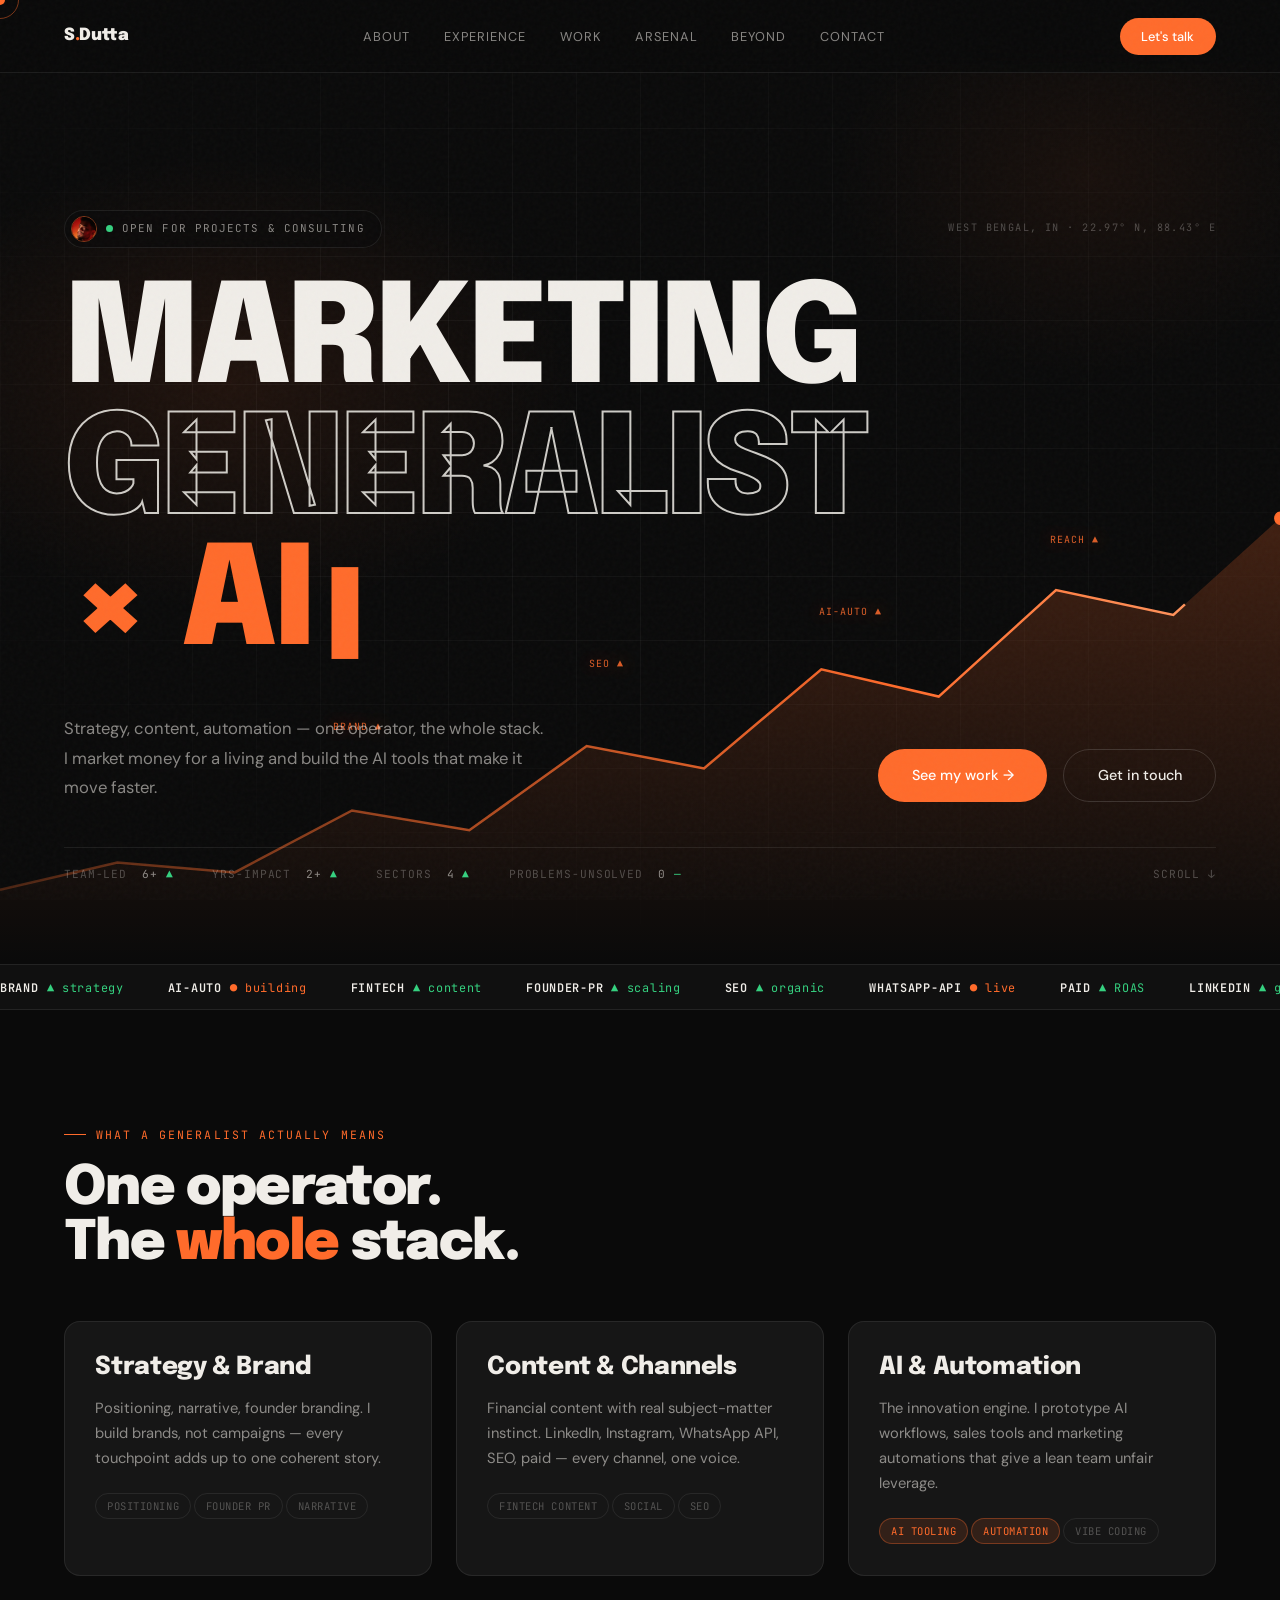
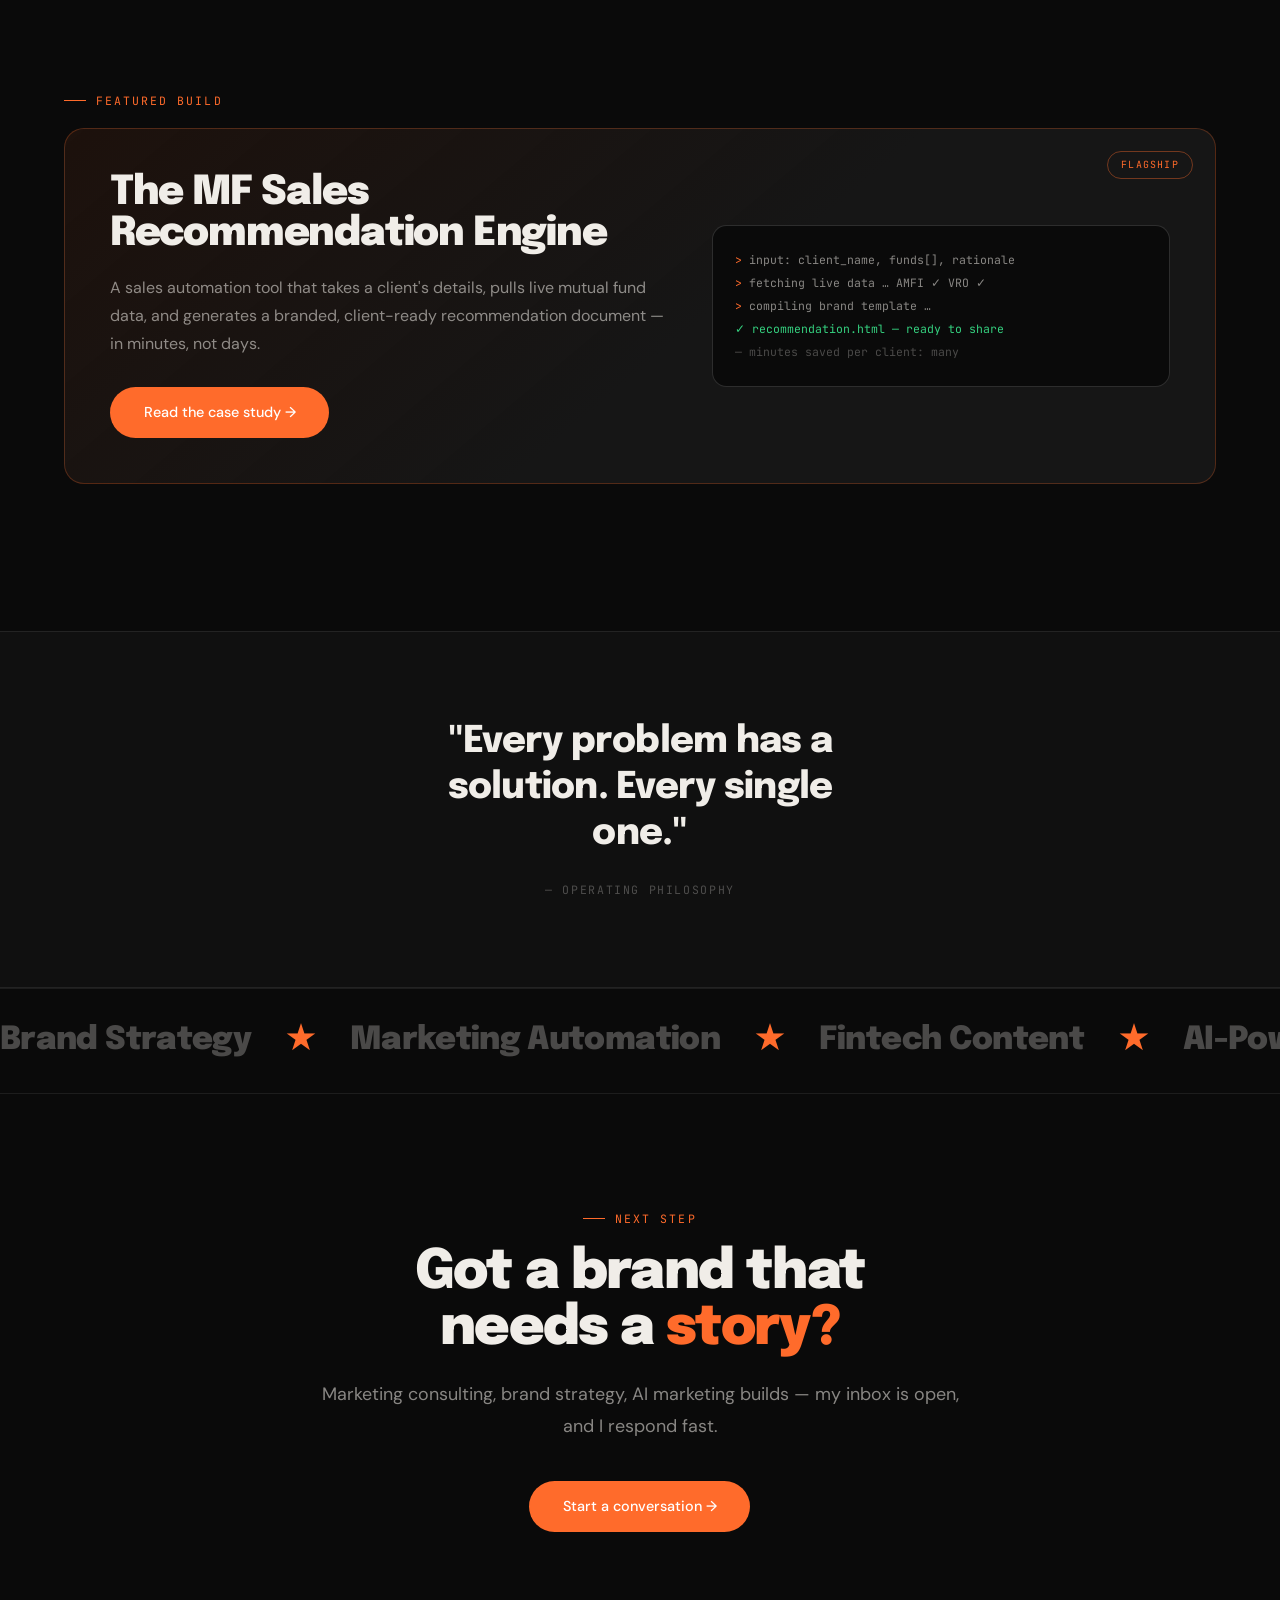
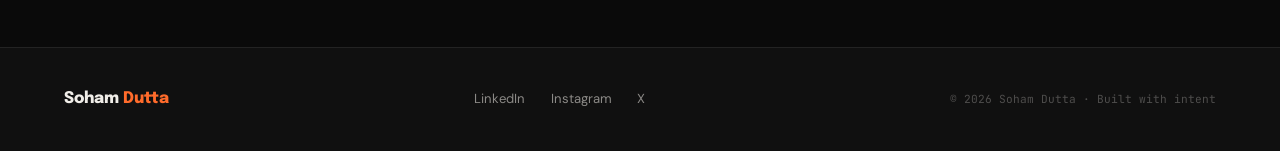
==== index.html @ 7a3a8f31 "Add files via upload" ====
<!DOCTYPE html>
<html lang="en">
<head>
<meta charset="UTF-8">
<meta name="viewport" content="width=device-width, initial-scale=1.0">
<title>Soham Dutta — Marketing Generalist</title>
<meta name="description" content="Soham Dutta is a marketing generalist blending brand strategy, fintech content and AI-powered automation. Head of Marketing at Dhanvesttor, consultant to Bathwal Corporation.">
<link rel="preconnect" href="https://fonts.googleapis.com">
<link href="https://fonts.googleapis.com/css2?family=Epilogue:wght@700;800;900&family=DM+Sans:wght@300;400;500;600&family=JetBrains+Mono:wght@400;600&display=swap" rel="stylesheet">
<link rel="stylesheet" href="style.css">
</head>
<body>

<div class="noise"></div>
<div class="scroll-progress"></div>
<div id="cursor"></div>
<div id="cursor-ring"></div>

<nav>
  <a href="index.html" class="nav-logo">S<span>.</span>Dutta</a>
  <div class="nav-links">
    <a href="about.html">About</a>
    <a href="experience.html">Experience</a>
    <a href="work.html">Work</a>
    <a href="skills.html">Arsenal</a>
    <a href="beyond.html">Beyond</a>
    <a href="contact.html">Contact</a>
  </div>
  <a href="contact.html" class="nav-cta">Let's talk</a>
  <button class="nav-toggle" aria-label="Menu">☰</button>
</nav>

<main>

<!-- HERO · "The Uptrend" -->
<section class="hero2">
  <div class="hero-grid-bg"></div>

  <!-- rising market chart, draws itself on load -->
  <div class="hero2-chart" aria-hidden="true">
    <svg viewBox="0 0 1200 420" preserveAspectRatio="none">
      <defs>
        <linearGradient id="areaFill" x1="0" y1="0" x2="0" y2="1">
          <stop offset="0%" stop-color="#ff6b2b" stop-opacity=".22"/>
          <stop offset="100%" stop-color="#ff6b2b" stop-opacity="0"/>
        </linearGradient>
        <linearGradient id="lineGrad" x1="0" y1="0" x2="1" y2="0">
          <stop offset="0%" stop-color="#ff6b2b" stop-opacity=".25"/>
          <stop offset="70%" stop-color="#ff6b2b"/>
          <stop offset="100%" stop-color="#ffa06b"/>
        </linearGradient>
      </defs>
      <path id="chartArea" d="M0,360 L110,338 L220,346 L330,296 L440,312 L550,244 L660,262 L770,182 L880,204 L990,118 L1100,138 L1200,60 L1200,420 L0,420 Z" fill="url(#areaFill)" opacity="0"/>
      <path id="chartLine" d="M0,360 L110,338 L220,346 L330,296 L440,312 L550,244 L660,262 L770,182 L880,204 L990,118 L1100,138 L1200,60" fill="none" stroke="url(#lineGrad)" stroke-width="2.5" vector-effect="non-scaling-stroke"/>
      <circle id="chartDot" cx="1200" cy="60" r="5" fill="#ff6b2b" opacity="0"/>
      <circle id="chartPulse" cx="1200" cy="60" r="5" fill="none" stroke="#ff6b2b" opacity="0"/>
    </svg>
    <span class="chart-tag" style="left:26%;bottom:44%">BRAND ▲</span>
    <span class="chart-tag" style="left:46%;bottom:56%">SEO ▲</span>
    <span class="chart-tag" style="left:64%;bottom:66%">AI-AUTO ▲</span>
    <span class="chart-tag" style="left:82%;bottom:80%">REACH ▲</span>
  </div>

  <div class="hero2-inner">
    <div class="hero2-top reveal in">
      <div class="hero-status">
        <img src="soham.jpg" alt="Soham Dutta" class="status-avatar">
        <span class="dot"></span> Open for projects &amp; consulting
      </div>
      <div class="hero2-coord">WEST BENGAL, IN · 22.97° N, 88.43° E</div>
    </div>

    <h1 class="hero2-title">
      <span class="ht-line ht-solid">Marketing</span>
      <span class="ht-line ht-outline">Generalist</span>
      <span class="ht-line ht-accent"><span class="roto" data-rotate='["× AI","WHO SHIPS","END-TO-END","BY DESIGN"]'>× AI</span><span class="caret">▌</span></span>
    </h1>

    <div class="hero2-bottom">
      <p class="hero2-lede">Strategy, content, automation — one operator, the whole stack. I market money for a living and build the AI tools that make it move faster.</p>
      <div class="hero2-actions">
        <a href="work.html" class="btn btn-primary">See my work →</a>
        <a href="contact.html" class="btn btn-ghost">Get in touch</a>
      </div>
    </div>
  </div>

  <!-- market-strip stats -->
  <div class="hero2-strip" aria-hidden="true">
    <span class="strip-item"><b>TEAM-LED</b> 6+ <i class="up">▲</i></span>
    <span class="strip-item"><b>YRS-IMPACT</b> 2+ <i class="up">▲</i></span>
    <span class="strip-item"><b>SECTORS</b> 4 <i class="up">▲</i></span>
    <span class="strip-item"><b>PROBLEMS-UNSOLVED</b> 0 <i class="up">—</i></span>
    <span class="strip-scroll">SCROLL ↓</span>
  </div>
</section>

<!-- TICKER — signature element -->
<div class="ticker" aria-hidden="true">
  <div class="ticker-track">
    <span class="tick"><b>BRAND</b> <span class="up">▲ strategy</span></span>
    <span class="tick"><b>AI-AUTO</b> <span class="hot">● building</span></span>
    <span class="tick"><b>FINTECH</b> <span class="up">▲ content</span></span>
    <span class="tick"><b>FOUNDER-PR</b> <span class="up">▲ scaling</span></span>
    <span class="tick"><b>SEO</b> <span class="up">▲ organic</span></span>
    <span class="tick"><b>WHATSAPP-API</b> <span class="hot">● live</span></span>
    <span class="tick"><b>PAID</b> <span class="up">▲ ROAS</span></span>
    <span class="tick"><b>LINKEDIN</b> <span class="up">▲ growth</span></span>
    <span class="tick"><b>BRAND</b> <span class="up">▲ strategy</span></span>
    <span class="tick"><b>AI-AUTO</b> <span class="hot">● building</span></span>
    <span class="tick"><b>FINTECH</b> <span class="up">▲ content</span></span>
    <span class="tick"><b>FOUNDER-PR</b> <span class="up">▲ scaling</span></span>
    <span class="tick"><b>SEO</b> <span class="up">▲ organic</span></span>
    <span class="tick"><b>WHATSAPP-API</b> <span class="hot">● live</span></span>
    <span class="tick"><b>PAID</b> <span class="up">▲ ROAS</span></span>
    <span class="tick"><b>LINKEDIN</b> <span class="up">▲ growth</span></span>
  </div>
</div>

<!-- WHAT I DO -->
<section class="section">
  <div class="inner">
    <div class="eyebrow reveal">What a generalist actually means</div>
    <h2 class="h-lg reveal">One operator.<br>The <span class="accent">whole</span> stack.</h2>
    <div class="grid-3" style="margin-top:3rem">
      <div class="card reveal">
        <h3 class="h-md">Strategy &amp; Brand</h3>
        <p style="color:var(--ink-muted);font-size:.92rem;margin-top:.8rem;line-height:1.7">Positioning, narrative, founder branding. I build brands, not campaigns — every touchpoint adds up to one coherent story.</p>
        <div style="margin-top:1.2rem"><span class="chip">Positioning</span><span class="chip">Founder PR</span><span class="chip">Narrative</span></div>
      </div>
      <div class="card reveal reveal-d1">
        <h3 class="h-md">Content &amp; Channels</h3>
        <p style="color:var(--ink-muted);font-size:.92rem;margin-top:.8rem;line-height:1.7">Financial content with real subject-matter instinct. LinkedIn, Instagram, WhatsApp API, SEO, paid — every channel, one voice.</p>
        <div style="margin-top:1.2rem"><span class="chip">Fintech content</span><span class="chip">Social</span><span class="chip">SEO</span></div>
      </div>
      <div class="card reveal reveal-d2">
        <h3 class="h-md">AI &amp; Automation</h3>
        <p style="color:var(--ink-muted);font-size:.92rem;margin-top:.8rem;line-height:1.7">The innovation engine. I prototype AI workflows, sales tools and marketing automations that give a lean team unfair leverage.</p>
        <div style="margin-top:1.2rem"><span class="chip chip-hot">AI tooling</span><span class="chip chip-hot">Automation</span><span class="chip">Vibe coding</span></div>
      </div>
    </div>
  </div>
</section>

<!-- FEATURED PROJECT -->
<section class="section" style="padding-top:0">
  <div class="inner">
    <div class="eyebrow reveal">Featured build</div>
    <div class="proj-featured reveal">
      <span class="badge">Flagship</span>
      <div>
        <h2 class="h-lg" style="font-size:clamp(1.7rem,3.4vw,2.5rem)">The MF Sales<br>Recommendation Engine</h2>
        <p class="lede" style="margin-top:1.2rem;font-size:1rem">A sales automation tool that takes a client's details, pulls live mutual fund data, and generates a branded, client-ready recommendation document — in minutes, not days.</p>
        <div style="margin-top:1.8rem">
          <a href="mf-tool.html" class="btn btn-primary">Read the case study →</a>
        </div>
      </div>
      <div class="proj-visual">
        <div class="ln"><span class="p">&gt;</span> input: client_name, funds[], rationale</div>
        <div class="ln"><span class="p">&gt;</span> fetching live data … AMFI ✓ VRO ✓</div>
        <div class="ln"><span class="p">&gt;</span> compiling brand template …</div>
        <div class="ln"><span class="g">✓ recommendation.html — ready to share</span></div>
        <div class="ln" style="color:var(--ink-dim)">— minutes saved per client: many</div>
      </div>
    </div>
  </div>
</section>

<!-- QUOTE -->
<section class="quote-band">
  <blockquote class="reveal">"Every problem has a solution. Every single one."</blockquote>
  <cite class="reveal reveal-d1">— operating philosophy</cite>
</section>

<!-- WORD BAND -->
<div class="word-band" aria-hidden="true">
  <div class="word-track">
    <span>Brand Strategy</span><span class="lit">★</span>
    <span>Marketing Automation</span><span class="lit">★</span>
    <span>Fintech Content</span><span class="lit">★</span>
    <span>AI-Powered Campaigns</span><span class="lit">★</span>
    <span>Brand Strategy</span><span class="lit">★</span>
    <span>Marketing Automation</span><span class="lit">★</span>
    <span>Fintech Content</span><span class="lit">★</span>
    <span>AI-Powered Campaigns</span><span class="lit">★</span>
  </div>
</div>

<!-- CTA -->
<section class="section" style="text-align:center">
  <div class="inner">
    <div class="eyebrow reveal" style="justify-content:center">Next step</div>
    <h2 class="h-lg reveal">Got a brand that<br>needs a <span class="accent">story?</span></h2>
    <p class="lede reveal reveal-d1" style="margin:1.4rem auto 0">Marketing consulting, brand strategy, AI marketing builds — my inbox is open, and I respond fast.</p>
    <div class="reveal reveal-d2" style="margin-top:2.4rem">
      <a href="contact.html" class="btn btn-primary">Start a conversation →</a>
    </div>
  </div>
</section>

</main>

<footer>
  <div class="foot-name">Soham <span class="accent">Dutta</span></div>
  <div class="foot-links">
    <a href="#" target="_blank" rel="noopener">LinkedIn</a>
    <a href="#" target="_blank" rel="noopener">Instagram</a>
    <a href="#" target="_blank" rel="noopener">X</a>
  </div>
  <div class="foot-copy">© 2026 Soham Dutta · Built with intent</div>
</footer>

<script src="main.js"></script>
</body>
</html>
---- style.css ----
/* ==========================================================================
   SOHAM DUTTA — Marketing Generalist
   Design system: Terminal Dark / Signal Orange
   Edit tokens below to re-theme the whole site.
   ========================================================================== */

:root{
  --bg:          #0a0a0a;
  --bg-low:      #101010;
  --bg-mid:      #161616;
  --bg-high:     #1e1e1e;
  --ink:         #f0ede8;
  --ink-muted:   rgba(240,237,232,0.55);
  --ink-dim:     rgba(240,237,232,0.28);
  --orange:      #ff6b2b;
  --orange-deep: #e5551a;
  --orange-pale: rgba(255,107,43,0.12);
  --green:       #35d07f;
  --line:        rgba(255,255,255,0.08);
  --line-strong: rgba(255,255,255,0.14);

  --font-display:'Epilogue',sans-serif;
  --font-body:   'DM Sans',sans-serif;
  --font-mono:   'JetBrains Mono',monospace;

  --pad-x: clamp(1.25rem, 5vw, 5rem);
  --radius: 1rem;
  --radius-sm: .6rem;
}

*{margin:0;padding:0;box-sizing:border-box}
html{scroll-behavior:smooth}
body{
  background:var(--bg);
  color:var(--ink);
  font-family:var(--font-body);
  font-size:16px;
  line-height:1.65;
  overflow-x:hidden;
}
@media(hover:hover) and (pointer:fine){ body{cursor:none} body a, body button{cursor:none} }

::selection{background:var(--orange);color:#fff}
img{max-width:100%;display:block}
a{color:inherit;text-decoration:none}
ul{list-style:none}

/* ---- noise grain ------------------------------------------------------- */
.noise{position:fixed;inset:0;z-index:2000;pointer-events:none;opacity:.03;
  background-image:url("data:image/svg+xml,%3Csvg viewBox='0 0 256 256' xmlns='http://www.w3.org/2000/svg'%3E%3Cfilter id='n'%3E%3CfeTurbulence type='fractalNoise' baseFrequency='0.9' numOctaves='4' stitchTiles='stitch'/%3E%3C/filter%3E%3Crect width='100%25' height='100%25' filter='url(%23n)'/%3E%3C/svg%3E")}

/* ---- custom cursor ------------------------------------------------------ */
#cursor,#cursor-ring{position:fixed;pointer-events:none;border-radius:50%;transform:translate(-50%,-50%);z-index:9999}
#cursor{width:10px;height:10px;background:var(--orange);transition:width .2s,height .2s,background .2s}
#cursor-ring{width:38px;height:38px;border:1px solid rgba(255,107,43,.45);z-index:9998;transition:width .25s ease,height .25s ease,border-color .25s}
body.cursor-hover #cursor{width:16px;height:16px;background:#fff}
body.cursor-hover #cursor-ring{width:58px;height:58px;border-color:rgba(255,107,43,.9)}
@media(hover:none),(pointer:coarse){#cursor,#cursor-ring{display:none}}

/* ---- scroll progress ---------------------------------------------------- */
.scroll-progress{position:fixed;top:0;left:0;height:2px;width:0;background:var(--orange);z-index:1500;transition:width .08s linear}

/* ---- ticker (signature) ------------------------------------------------- */
.ticker{border-top:1px solid var(--line);border-bottom:1px solid var(--line);
  background:var(--bg-low);overflow:hidden;white-space:nowrap;padding:.55rem 0;position:relative}
.ticker-track{display:inline-flex;gap:2.75rem;animation:ticker 36s linear infinite;will-change:transform}
.ticker:hover .ticker-track{animation-play-state:paused}
@keyframes ticker{from{transform:translateX(0)}to{transform:translateX(-50%)}}
.tick{font-family:var(--font-mono);font-size:.74rem;letter-spacing:.06em;color:var(--ink-muted);display:inline-flex;align-items:center;gap:.5rem}
.tick b{color:var(--ink);font-weight:600}
.tick .up{color:var(--green)} .tick .hot{color:var(--orange)}

/* ---- nav ----------------------------------------------------------------- */
nav{position:fixed;top:0;left:0;right:0;z-index:1000;
  display:flex;justify-content:space-between;align-items:center;
  padding:1.1rem var(--pad-x);
  background:rgba(10,10,10,.72);backdrop-filter:blur(18px);-webkit-backdrop-filter:blur(18px);
  border-bottom:1px solid var(--line)}
.nav-logo{font-family:var(--font-display);font-weight:900;font-size:1.05rem;letter-spacing:-.02em}
.nav-logo span{color:var(--orange)}
.nav-links{display:flex;gap:2.1rem;align-items:center}
.nav-links a{font-size:.8rem;letter-spacing:.08em;text-transform:uppercase;color:var(--ink-muted);position:relative;transition:color .25s}
.nav-links a::after{content:'';position:absolute;left:0;bottom:-5px;width:0;height:1.5px;background:var(--orange);transition:width .3s}
.nav-links a:hover,.nav-links a.active{color:var(--ink)}
.nav-links a:hover::after,.nav-links a.active::after{width:100%}
.nav-cta{background:var(--orange);color:#fff;padding:.5rem 1.35rem;border-radius:2rem;font-size:.8rem;font-weight:500;transition:transform .25s,box-shadow .25s}
.nav-cta:hover{transform:translateY(-2px);box-shadow:0 8px 28px rgba(255,107,43,.35)}

/* mobile nav */
.nav-toggle{display:none;background:none;border:none;color:var(--ink);font-size:1.4rem;line-height:1}
@media(max-width:820px){
  .nav-links{position:fixed;inset:0;top:0;background:rgba(10,10,10,.97);flex-direction:column;justify-content:center;gap:2rem;
    transform:translateY(-100%);transition:transform .4s cubic-bezier(.7,0,.3,1);z-index:-1;padding-top:2rem}
  .nav-links.open{transform:translateY(0)}
  .nav-links a{font-size:1.15rem}
  .nav-toggle{display:block;z-index:10}
  .nav-cta{display:none}
}

/* ---- page shell ----------------------------------------------------------- */
main{padding-top:64px}
.section{padding:clamp(4rem,9vw,7.5rem) var(--pad-x);position:relative}
.inner{max-width:1180px;margin:0 auto}
.eyebrow{font-family:var(--font-mono);font-size:.72rem;letter-spacing:.18em;text-transform:uppercase;color:var(--orange);margin-bottom:1.1rem;display:flex;align-items:center;gap:.6rem}
.eyebrow::before{content:'';width:22px;height:1px;background:var(--orange)}
h1,h2,h3{font-family:var(--font-display);letter-spacing:-.03em;line-height:1.02}
.h-xl{font-size:clamp(2.7rem,7.5vw,6rem);font-weight:900}
.h-lg{font-size:clamp(2.1rem,4.5vw,3.4rem);font-weight:900}
.h-md{font-size:clamp(1.2rem,2.2vw,1.55rem);font-weight:800;letter-spacing:-.015em;line-height:1.25}
.lede{font-size:clamp(1rem,1.4vw,1.15rem);color:var(--ink-muted);max-width:56ch;line-height:1.75}
.accent{color:var(--orange)}

/* ---- buttons -------------------------------------------------------------- */
.btn{display:inline-flex;align-items:center;gap:.55rem;padding:.85rem 2.1rem;border-radius:2rem;
  font-size:.9rem;font-weight:500;font-family:var(--font-body);border:none;transition:transform .25s,box-shadow .25s,background .25s;will-change:transform}
.btn-primary{background:var(--orange);color:#fff}
.btn-primary:hover{background:var(--orange-deep);box-shadow:0 10px 34px rgba(255,107,43,.35)}
.btn-ghost{background:transparent;border:1px solid var(--line-strong);color:var(--ink)}
.btn-ghost:hover{border-color:rgba(255,107,43,.5);background:var(--orange-pale)}

/* ---- cards ----------------------------------------------------------------- */
.card{background:var(--bg-mid);border:1px solid var(--line);border-radius:var(--radius);padding:1.9rem;
  transition:transform .35s ease,border-color .35s,background .35s;position:relative;overflow:hidden}
.card:hover{transform:translateY(-4px);border-color:rgba(255,107,43,.3);background:var(--bg-high)}
.card::after{content:'';position:absolute;left:0;right:0;bottom:0;height:2px;transform:scaleX(0);transform-origin:left;
  background:linear-gradient(90deg,var(--orange),transparent);transition:transform .45s ease}
.card:hover::after{transform:scaleX(1)}

.chip{display:inline-block;font-family:var(--font-mono);font-size:.66rem;letter-spacing:.05em;text-transform:uppercase;
  color:var(--ink-dim);border:1px solid var(--line);border-radius:2rem;padding:.22rem .68rem;margin:.18rem .18rem 0 0}
.chip-hot{color:var(--orange);border-color:rgba(255,107,43,.35);background:var(--orange-pale)}

/* ---- grids ------------------------------------------------------------------ */
.grid-2{display:grid;grid-template-columns:1fr 1fr;gap:1.5rem}
.grid-3{display:grid;grid-template-columns:repeat(3,1fr);gap:1.5rem}
@media(max-width:900px){.grid-3{grid-template-columns:1fr 1fr}}
@media(max-width:640px){.grid-2,.grid-3{grid-template-columns:1fr}}

/* ---- reveal animation -------------------------------------------------------- */
.reveal{opacity:0;transform:translateY(26px);transition:opacity .7s ease,transform .7s cubic-bezier(.22,1,.36,1)}
.reveal.in{opacity:1;transform:translateY(0)}
.reveal-d1{transition-delay:.08s}.reveal-d2{transition-delay:.16s}.reveal-d3{transition-delay:.24s}
@media(prefers-reduced-motion:reduce){
  .reveal{opacity:1;transform:none;transition:none}
  .ticker-track{animation:none}
  *{scroll-behavior:auto!important}
}

/* ---- hero v2 · "The Uptrend" ------------------------------------------------------ */
.hero-grid-bg{position:absolute;inset:0;pointer-events:none;
  background-image:linear-gradient(var(--line) 1px,transparent 1px),linear-gradient(90deg,var(--line) 1px,transparent 1px);
  background-size:64px 64px;mask-image:radial-gradient(ellipse 90% 80% at 50% 40%,black 30%,transparent 75%);opacity:.5}
.hero-status{display:inline-flex;align-items:center;gap:.55rem;border:1px solid var(--line);border-radius:2rem;
  padding:.32rem 1rem .32rem .4rem;font-family:var(--font-mono);font-size:.68rem;letter-spacing:.1em;text-transform:uppercase;color:var(--ink-muted);background:rgba(10,10,10,.6);backdrop-filter:blur(8px)}
.status-avatar{width:26px;height:26px;border-radius:50%;object-fit:cover;object-position:center 20%;border:1px solid rgba(255,107,43,.5)}
.hero-status .dot{width:7px;height:7px;border-radius:50%;background:var(--green);animation:pulse 2s infinite}
@keyframes pulse{0%,100%{opacity:1}50%{opacity:.3}}

.hero2{min-height:100svh;display:flex;flex-direction:column;justify-content:center;position:relative;
  overflow:hidden;padding:5.5rem var(--pad-x) 0}
.hero2::before{content:'';position:absolute;top:8%;left:-12%;width:60%;height:55%;pointer-events:none;z-index:0;
  background:radial-gradient(ellipse at center,rgba(255,107,43,.09) 0%,transparent 65%)}
.hero2::after{content:'';position:absolute;top:-10%;right:-5%;width:40%;height:45%;pointer-events:none;z-index:0;
  background:radial-gradient(ellipse at center,rgba(255,107,43,.06) 0%,transparent 70%)}
.hero2-inner{position:relative;z-index:2;max-width:1180px;margin:0 auto;width:100%}
.hero2-top{display:flex;justify-content:space-between;align-items:center;gap:1rem;margin-bottom:clamp(1.6rem,3.5vh,3rem);flex-wrap:wrap}
.hero2-coord{font-family:var(--font-mono);font-size:.64rem;letter-spacing:.14em;color:var(--ink-dim)}

.hero2-title{display:flex;flex-direction:column;margin:0}
.ht-line{display:block;font-family:var(--font-display);font-weight:900;text-transform:uppercase;
  font-size:clamp(3rem,11.5vw,8.6rem);line-height:.95;letter-spacing:-.035em}
.ht-solid{color:var(--ink)}
.ht-outline{color:transparent;-webkit-text-stroke:2px rgba(240,237,232,.85);paint-order:stroke}
@supports not (-webkit-text-stroke:2px #fff){.ht-outline{color:var(--ink-muted)}}
.ht-accent{color:var(--orange);display:flex;align-items:baseline;gap:.15em;min-height:1em}
.ht-accent .roto{white-space:nowrap}
.ht-accent .caret{animation:pulse 1.1s steps(2) infinite;font-size:.55em;transform:translateY(-.1em)}

.hero2-bottom{display:flex;justify-content:space-between;align-items:flex-end;gap:2.5rem;
  margin-top:clamp(1.8rem,4vh,3.2rem);flex-wrap:wrap}
.hero2-lede{font-size:clamp(.95rem,1.3vw,1.1rem);color:var(--ink-muted);max-width:44ch;line-height:1.75}
.hero2-actions{display:flex;gap:1rem;flex-wrap:wrap}

/* chart */
.hero2-chart{position:absolute;left:0;right:0;bottom:0;height:min(58vh,520px);z-index:0;pointer-events:none}
.hero2-chart svg{width:100%;height:100%;display:block}
.chart-tag{position:absolute;font-family:var(--font-mono);font-size:.62rem;letter-spacing:.1em;color:var(--orange);
  opacity:0;transform:translateY(8px);transition:opacity .6s ease,transform .6s ease;text-shadow:0 0 18px rgba(255,107,43,.6)}
.chart-tag.on{opacity:.85;transform:translateY(0)}
@keyframes ringPulse{0%{r:5;opacity:.8}100%{r:22;opacity:0}}

/* market strip */
.hero2-strip{position:relative;z-index:2;display:flex;gap:2.4rem;align-items:center;flex-wrap:wrap;
  max-width:1180px;margin:clamp(2rem,5vh,4rem) auto 0;width:100%;
  border-top:1px solid var(--line);padding:1.1rem 0 1.4rem;
  font-family:var(--font-mono);font-size:.7rem;letter-spacing:.08em;color:var(--ink-muted)}
.strip-item b{color:var(--ink-dim);font-weight:400;margin-right:.45rem}
.strip-item .up{color:var(--green);font-style:normal}
.strip-scroll{margin-left:auto;color:var(--ink-dim);animation:pulse 2.4s infinite}

@media(max-width:700px){
  .hero2{padding-top:5rem;min-height:100svh}
  .hero2-coord{display:none}
  .ht-line{font-size:clamp(2.9rem,15vw,5rem)}
  .hero2-bottom{flex-direction:column;align-items:flex-start;gap:1.6rem}
  .hero2-chart{height:44vh;opacity:.85}
  .chart-tag:nth-of-type(odd){display:none}
  .hero2-strip{gap:1.2rem;font-size:.62rem}
  .strip-scroll{display:none}
}

/* ---- footer --------------------------------------------------------------------- */
footer{border-top:1px solid var(--line);padding:2.4rem var(--pad-x);display:flex;justify-content:space-between;align-items:center;gap:1rem;flex-wrap:wrap;background:var(--bg-low)}
.foot-name{font-family:var(--font-display);font-weight:800}
.foot-links{display:flex;gap:1.6rem}
.foot-links a{font-size:.82rem;color:var(--ink-muted);transition:color .25s}
.foot-links a:hover{color:var(--orange)}
.foot-copy{font-family:var(--font-mono);font-size:.7rem;color:var(--ink-dim)}

/* ---- experience timeline ---------------------------------------------------------- */
.xp-list{display:flex;flex-direction:column;gap:1.4rem;margin-top:3rem}
.xp{display:grid;grid-template-columns:170px 1fr;gap:2rem;background:var(--bg-mid);border:1px solid var(--line);
  border-radius:var(--radius);padding:2.1rem 2.4rem;transition:border-color .3s,transform .3s;position:relative;overflow:hidden}
.xp::before{content:'';position:absolute;left:0;top:0;bottom:0;width:3px;background:transparent;transition:background .3s}
.xp:hover{border-color:rgba(255,107,43,.3);transform:translateX(4px)}
.xp:hover::before{background:var(--orange)}
.xp.current{background:rgba(255,107,43,.05);border-color:rgba(255,107,43,.22)}
.xp.current::before{background:var(--orange)}
.xp-when{font-family:var(--font-mono);font-size:.74rem;color:var(--ink-dim);letter-spacing:.04em;padding-top:.35rem}
.xp-when b{display:block;color:var(--orange);margin-bottom:.3rem;font-weight:600}
.xp-role{font-family:var(--font-display);font-weight:800;font-size:1.2rem;letter-spacing:-.015em}
.xp-org{color:var(--orange);font-weight:500;font-size:.92rem;margin:.25rem 0 .8rem}
.xp-desc{color:var(--ink-muted);font-size:.93rem;line-height:1.75}
.xp-tags{margin-top:1rem}
@media(max-width:700px){.xp{grid-template-columns:1fr;gap:.9rem;padding:1.6rem}}

/* ---- project cards ------------------------------------------------------------------ */
.proj-featured{display:grid;grid-template-columns:1.1fr .9fr;gap:2.6rem;align-items:center;
  background:linear-gradient(140deg,rgba(255,107,43,.08),var(--bg-mid) 55%);
  border:1px solid rgba(255,107,43,.25);border-radius:1.25rem;padding:2.8rem;margin-bottom:2rem;position:relative;overflow:hidden}
.proj-featured .badge{position:absolute;top:1.4rem;right:1.4rem;font-family:var(--font-mono);font-size:.62rem;
  letter-spacing:.12em;text-transform:uppercase;color:var(--orange);border:1px solid rgba(255,107,43,.4);border-radius:2rem;padding:.3rem .8rem}
@media(max-width:850px){.proj-featured{grid-template-columns:1fr;padding:1.8rem}}
.proj-visual{background:var(--bg);border:1px solid var(--line-strong);border-radius:.9rem;padding:1.4rem;font-family:var(--font-mono);font-size:.72rem;line-height:2;color:var(--ink-muted)}
.proj-visual .ln .p{color:var(--orange)} .proj-visual .ln .g{color:var(--green)}
.proj-num{font-family:var(--font-display);font-size:2.6rem;font-weight:900;color:rgba(255,107,43,.14);line-height:1;margin-bottom:.7rem}

/* ---- case study ---------------------------------------------------------------------- */
.case-hero{padding:clamp(4rem,8vw,6rem) var(--pad-x) 3rem}
.case-meta{display:flex;gap:2.6rem;flex-wrap:wrap;margin-top:2.4rem;padding-top:1.8rem;border-top:1px solid var(--line)}
.case-meta div{min-width:130px}
.cm-label{font-family:var(--font-mono);font-size:.64rem;letter-spacing:.12em;text-transform:uppercase;color:var(--ink-dim)}
.cm-value{font-weight:600;margin-top:.3rem;font-size:.94rem}
.flow{display:grid;grid-template-columns:repeat(4,1fr);gap:0;margin-top:2.5rem;border:1px solid var(--line);border-radius:var(--radius);overflow:hidden}
.flow-step{padding:1.7rem 1.5rem;border-right:1px solid var(--line);background:var(--bg-mid);position:relative}
.flow-step:last-child{border-right:none}
.flow-step:hover{background:var(--bg-high)}
.fs-num{font-family:var(--font-mono);font-size:.68rem;color:var(--orange);letter-spacing:.1em}
.fs-title{font-family:var(--font-display);font-weight:800;margin:.5rem 0 .45rem;font-size:1rem}
.fs-desc{font-size:.82rem;color:var(--ink-muted);line-height:1.6}
@media(max-width:850px){.flow{grid-template-columns:1fr 1fr}.flow-step{border-bottom:1px solid var(--line)}}
@media(max-width:520px){.flow{grid-template-columns:1fr}}
.shot-placeholder{background:var(--bg-mid);border:1px dashed var(--line-strong);border-radius:var(--radius);
  aspect-ratio:16/9;display:flex;flex-direction:column;align-items:center;justify-content:center;gap:.6rem;color:var(--ink-dim);font-family:var(--font-mono);font-size:.78rem;text-align:center;padding:1rem}

/* ---- skills ---------------------------------------------------------------------------- */
.skill-group{margin-bottom:2.6rem}
.skill-group h3{margin-bottom:1.1rem;display:flex;align-items:baseline;gap:.8rem}
.skill-group h3 .k{font-family:var(--font-mono);font-size:.7rem;color:var(--orange);letter-spacing:.1em}
.skill-cloud{display:flex;flex-wrap:wrap;gap:.55rem}
.skill-pill{font-size:.85rem;padding:.5rem 1.15rem;border:1px solid var(--line);border-radius:2rem;color:var(--ink-muted);
  transition:all .25s;background:var(--bg-mid)}
.skill-pill:hover{border-color:rgba(255,107,43,.45);color:var(--ink);transform:translateY(-2px);background:var(--orange-pale)}

/* ---- quote band -------------------------------------------------------------------------- */
.quote-band{background:var(--bg-low);border-top:1px solid var(--line);border-bottom:1px solid var(--line);
  padding:clamp(3.5rem,7vw,5.5rem) var(--pad-x);text-align:center}
.quote-band blockquote{font-family:var(--font-display);font-weight:800;font-size:clamp(1.4rem,3.2vw,2.3rem);
  letter-spacing:-.02em;max-width:22ch;margin:0 auto;line-height:1.25}
.quote-band cite{display:block;margin-top:1.4rem;font-style:normal;font-family:var(--font-mono);font-size:.72rem;
  letter-spacing:.14em;text-transform:uppercase;color:var(--ink-dim)}

/* ---- contact ---------------------------------------------------------------------------- */
.contact-grid{display:grid;grid-template-columns:1fr 1fr;gap:4rem;align-items:start}
@media(max-width:850px){.contact-grid{grid-template-columns:1fr;gap:2.5rem}}
.contact-link{display:flex;align-items:center;gap:1.1rem;background:var(--bg-mid);border:1px solid var(--line);
  border-radius:.9rem;padding:1.15rem 1.4rem;transition:all .3s;margin-bottom:.9rem}
.contact-link:hover{border-color:rgba(255,107,43,.4);transform:translateX(5px);background:var(--bg-high)}
.cl-icon{width:42px;height:42px;flex-shrink:0;background:var(--orange-pale);border-radius:.6rem;display:flex;
  align-items:center;justify-content:center;color:var(--orange);font-size:1.05rem}
.cl-label{font-family:var(--font-mono);font-size:.62rem;color:var(--ink-dim);text-transform:uppercase;letter-spacing:.08em}
.cl-value{font-weight:500;font-size:.94rem;margin-top:.1rem}
.svc-list li{padding:.9rem 0;border-bottom:1px solid var(--line);display:flex;justify-content:space-between;
  align-items:center;color:var(--ink-muted);font-size:.95rem;transition:color .25s,padding-left .25s}
.svc-list li:hover{color:var(--ink);padding-left:.5rem}
.svc-list li::after{content:'→';color:var(--orange)}

/* ---- marquee word band -------------------------------------------------------------------- */
.word-band{overflow:hidden;white-space:nowrap;padding:1.6rem 0;border-top:1px solid var(--line);border-bottom:1px solid var(--line)}
.word-track{display:inline-flex;gap:2.2rem;animation:ticker 28s linear infinite}
.word-track span{font-family:var(--font-display);font-weight:900;font-size:clamp(1.3rem,3vw,2rem);
  letter-spacing:-.02em;color:var(--ink-dim)}
.word-track span.lit{color:var(--orange)}

/* ---- page hero (interior pages) ------------------------------------------------------------- */
.page-hero{padding:clamp(4.5rem,9vw,7rem) var(--pad-x) clamp(2.5rem,5vw,4rem)}
.breadcrumb{font-family:var(--font-mono);font-size:.7rem;letter-spacing:.1em;text-transform:uppercase;color:var(--ink-dim);margin-bottom:2rem}
.breadcrumb a{color:var(--ink-dim);transition:color .2s}
.breadcrumb a:hover{color:var(--orange)}
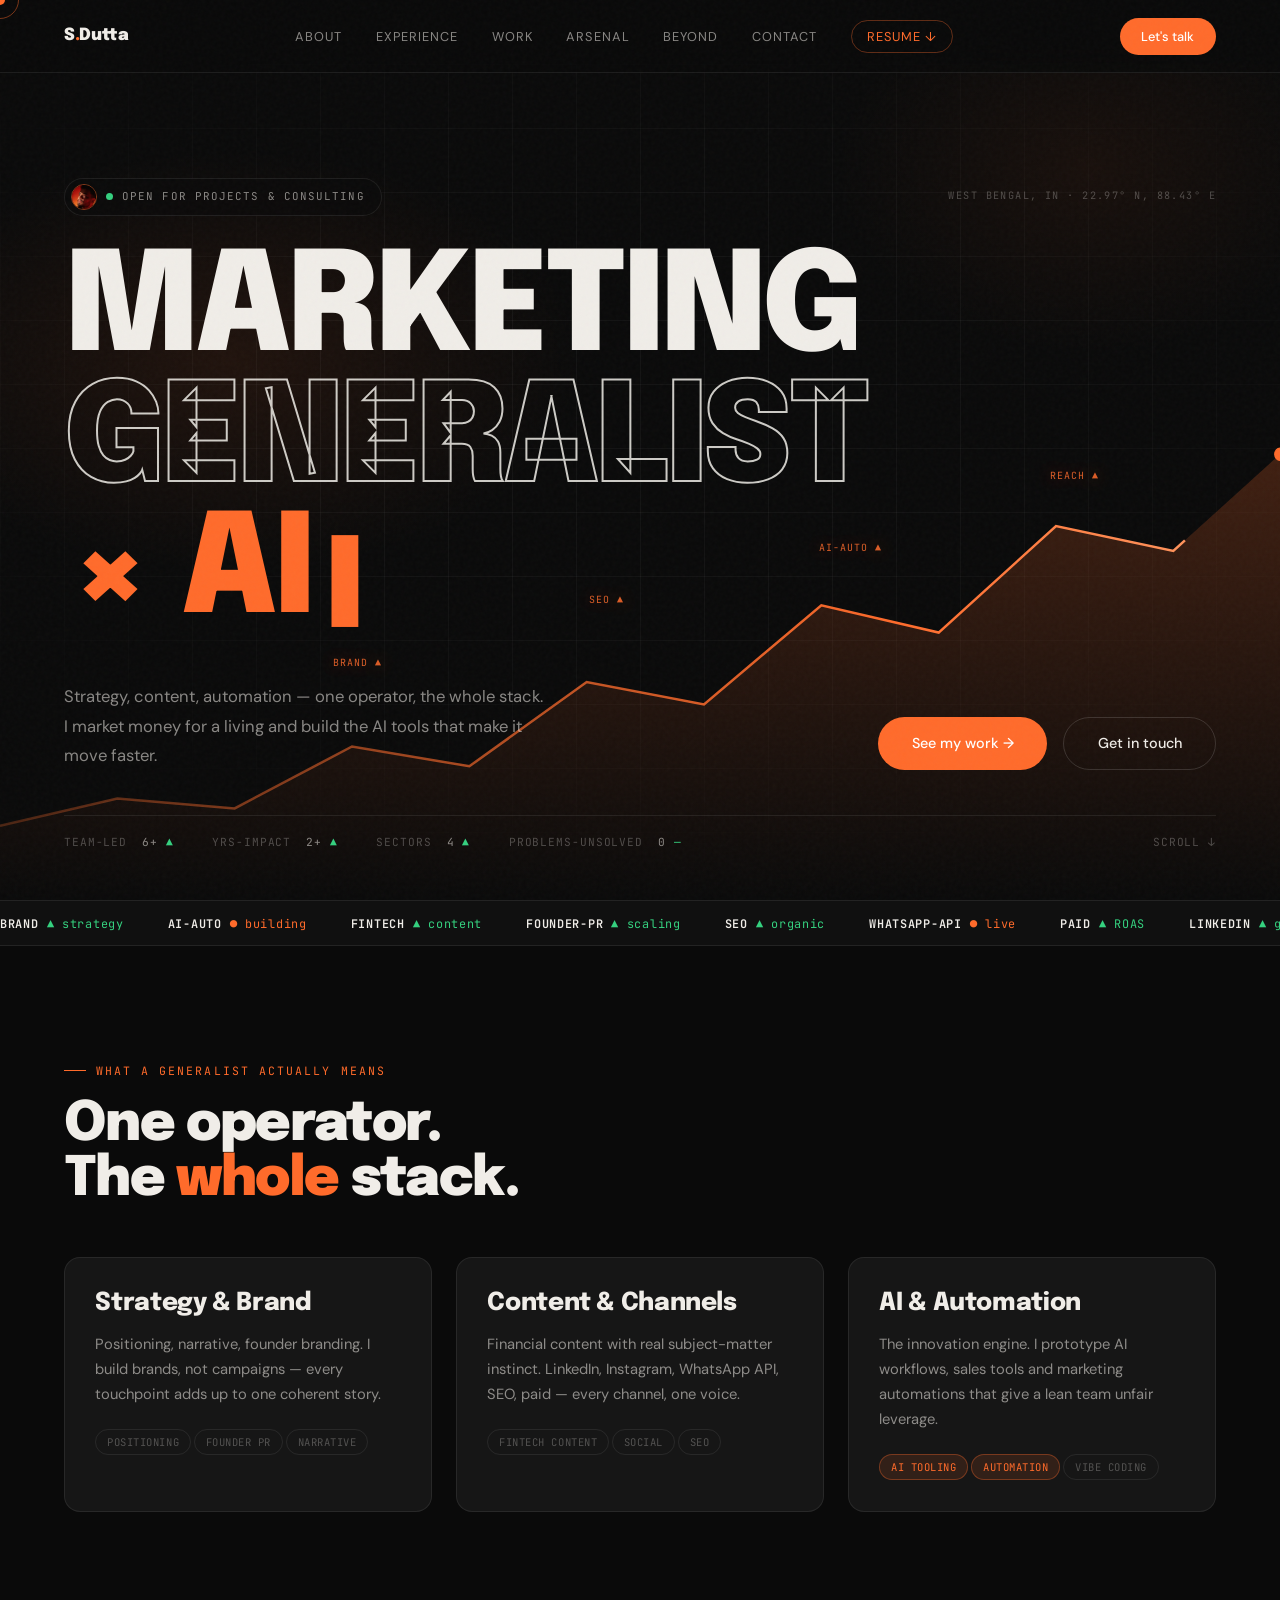
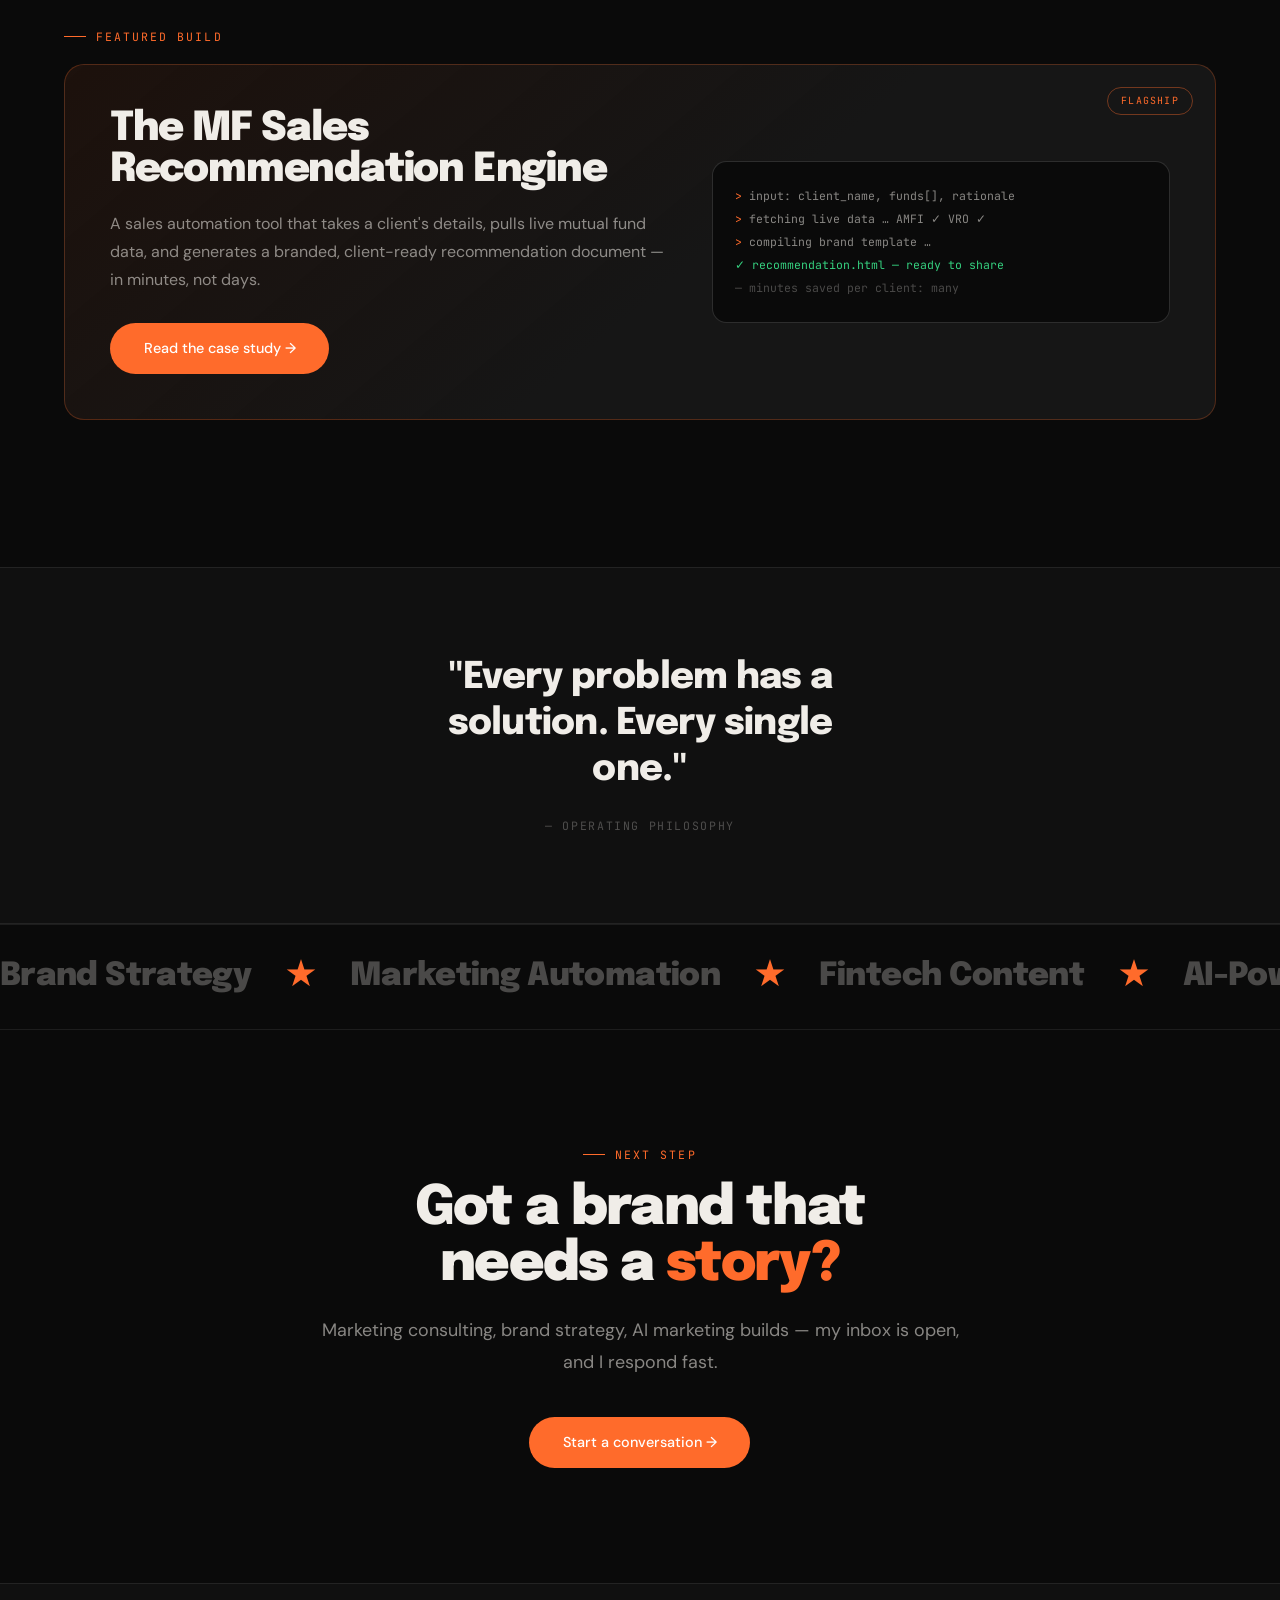
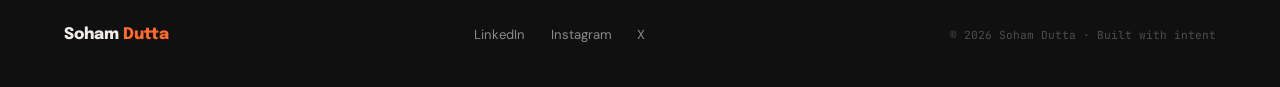
==== commit 05a09cf2: "Add files via upload" ====
--- a/index.html
+++ b/index.html
@@ -25,6 +25,7 @@
     <a href="skills.html">Arsenal</a>
     <a href="beyond.html">Beyond</a>
     <a href="contact.html">Contact</a>
+    <a href="resume.pdf" class="nav-dl" download>Resume ↓</a>
   </div>
   <a href="contact.html" class="nav-cta">Let's talk</a>
   <button class="nav-toggle" aria-label="Menu">☰</button>
--- a/style.css
+++ b/style.css
@@ -88,11 +88,16 @@
 
 /* mobile nav */
 .nav-toggle{display:none;background:none;border:none;color:var(--ink);font-size:1.4rem;line-height:1}
+body.nav-open{overflow:hidden}
 @media(max-width:820px){
-  .nav-links{position:fixed;inset:0;top:0;background:rgba(10,10,10,.97);flex-direction:column;justify-content:center;gap:2rem;
-    transform:translateY(-100%);transition:transform .4s cubic-bezier(.7,0,.3,1);z-index:-1;padding-top:2rem}
-  .nav-links.open{transform:translateY(0)}
-  .nav-links a{font-size:1.15rem}
+  .nav-links{position:absolute;top:100%;left:0;right:0;height:100svh;
+    background:rgba(10,10,10,.98);backdrop-filter:blur(14px);-webkit-backdrop-filter:blur(14px);
+    flex-direction:column;justify-content:flex-start;align-items:flex-start;
+    padding:3rem var(--pad-x) 0;gap:2rem;border-top:1px solid var(--line);
+    opacity:0;visibility:hidden;pointer-events:none;transform:translateY(-8px);
+    transition:opacity .3s ease,transform .3s ease,visibility 0s .3s}
+  .nav-links.open{opacity:1;visibility:visible;pointer-events:auto;transform:translateY(0);transition:opacity .3s ease,transform .3s ease}
+  .nav-links a{font-size:1.35rem;font-family:var(--font-display);font-weight:800;letter-spacing:-.01em}
   .nav-toggle{display:block;z-index:10}
   .nav-cta{display:none}
 }
@@ -156,7 +161,7 @@
 .hero-status .dot{width:7px;height:7px;border-radius:50%;background:var(--green);animation:pulse 2s infinite}
 @keyframes pulse{0%,100%{opacity:1}50%{opacity:.3}}
 
-.hero2{min-height:100svh;display:flex;flex-direction:column;justify-content:center;position:relative;
+.hero2{min-height:calc(100svh - 64px);display:flex;flex-direction:column;justify-content:center;position:relative;
   overflow:hidden;padding:5.5rem var(--pad-x) 0}
 .hero2::before{content:'';position:absolute;top:8%;left:-12%;width:60%;height:55%;pointer-events:none;z-index:0;
   background:radial-gradient(ellipse at center,rgba(255,107,43,.09) 0%,transparent 65%)}
@@ -199,13 +204,16 @@
 .strip-scroll{margin-left:auto;color:var(--ink-dim);animation:pulse 2.4s infinite}
 
 @media(max-width:700px){
-  .hero2{padding-top:5rem;min-height:100svh}
+  .hero2{min-height:calc(100svh - 64px);justify-content:flex-start;padding-top:4.8rem}
+  .hero2-top{margin-bottom:1.2rem}
   .hero2-coord{display:none}
   .ht-line{font-size:clamp(2.9rem,15vw,5rem)}
-  .hero2-bottom{flex-direction:column;align-items:flex-start;gap:1.6rem}
-  .hero2-chart{height:44vh;opacity:.85}
+  .ht-accent{font-size:clamp(2.3rem,12vw,5rem)}
+  .hero2-bottom{flex-direction:column;align-items:flex-start;gap:1.3rem;margin-top:1.4rem}
+  .hero2-lede{font-size:.95rem}
+  .hero2-chart{height:32svh;opacity:.75}
   .chart-tag:nth-of-type(odd){display:none}
-  .hero2-strip{gap:1.2rem;font-size:.62rem}
+  .hero2-strip{margin-top:auto;padding:.85rem 0 1rem;gap:.8rem 1.3rem;font-size:.58rem}
   .strip-scroll{display:none}
 }
 
@@ -307,3 +315,8 @@
 .breadcrumb{font-family:var(--font-mono);font-size:.7rem;letter-spacing:.1em;text-transform:uppercase;color:var(--ink-dim);margin-bottom:2rem}
 .breadcrumb a{color:var(--ink-dim);transition:color .2s}
 .breadcrumb a:hover{color:var(--orange)}
+
+/* ---- resume download link ------------------------------------------------------------ */
+.nav-dl{color:var(--orange)!important;border:1px solid rgba(255,107,43,.35);border-radius:2rem;padding:.3rem .95rem}
+.nav-dl:hover{background:var(--orange-pale)}
+.nav-dl::after{display:none!important}
